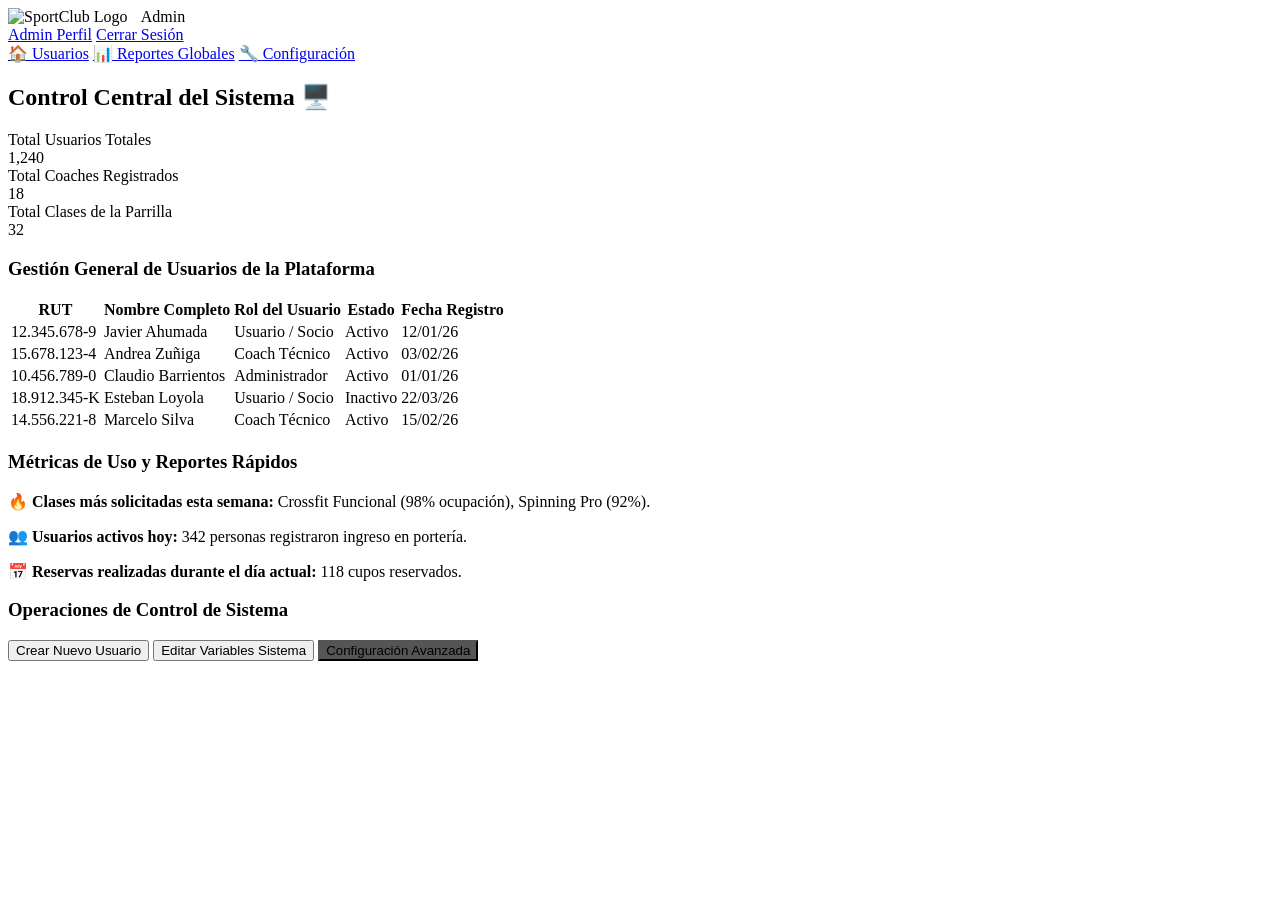
==== pages/dashboard_admin.html @ e497b52d "Estructura de carpetas oficial proyecto SportClub" ====
<!DOCTYPE html>
<html lang="es">
<head>
    <meta charset="UTF-8">
    <meta name="viewport" content="width=device-width, initial-scale=1.0">
    <title>Dashboard - Administrador SportClub</title>
    <link rel="stylesheet" href="style.css">
</head>
<body class="db-body role-admin">

    <header class="db-header">
        <div class="logo-side">
            <img src="logo_empresa_letra_v1.png" alt="SportClub Logo" style="height: 35px; width: auto; margin-right: 10px;">
            <span>Admin</span>
        </div>
        <div class="user-actions">
            <a href="#" class="btn-db-action btn-profile">Admin Perfil</a>
            <a href="Login.html" class="btn-db-action btn-logout">Cerrar Sesión</a>
        </div>
    </header>

    <div class="db-container">
        <aside class="db-sidebar">
            <nav class="db-nav">
                <a href="#" class="active">🏠 Usuarios</a>
                <a href="#reportes">📊 Reportes Globales</a>
                <a href="#config">🔧 Configuración</a>
            </nav>
        </aside>

        <main class="db-content">
            <div class="db-welcome">
                <h2>Control Central del Sistema 🖥️</h2>
            </div>

            <div class="stats-grid">
                <div class="stat-card"><div class="label">Total Usuarios Totales</div><div class="num">1,240</div></div>
                <div class="stat-card"><div class="label">Total Coaches Registrados</div><div class="num">18</div></div>
                <div class="stat-card"><div class="label">Total Clases de la Parrilla</div><div class="num">32</div></div>
            </div>

            <div class="db-box">
                <h3>Gestión General de Usuarios de la Plataforma</h3>
                <div class="table-wrapper">
                    <table class="db-table">
                        <thead>
                            <tr>
                                <th>RUT</th>
                                <th>Nombre Completo</th>
                                <th>Rol del Usuario</th>
                                <th>Estado</th>
                                <th>Fecha Registro</th>
                            </tr>
                        </thead>
                        <tbody>
                            <tr><td>12.345.678-9</td><td>Javier Ahumada</td><td>Usuario / Socio</td><td><span class="badge-status active">Activo</span></td><td>12/01/26</td></tr>
                            <tr><td>15.678.123-4</td><td>Andrea Zuñiga</td><td>Coach Técnico</td><td><span class="badge-status active">Activo</span></td><td>03/02/26</td></tr>
                            <tr><td>10.456.789-0</td><td>Claudio Barrientos</td><td>Administrador</td><td><span class="badge-status active">Activo</span></td><td>01/01/26</td></tr>
                            <tr><td>18.912.345-K</td><td>Esteban Loyola</td><td>Usuario / Socio</td><td><span class="badge-status inactive">Inactivo</span></td><td>22/03/26</td></tr>
                            <tr><td>14.556.221-8</td><td>Marcelo Silva</td><td>Coach Técnico</td><td><span class="badge-status active">Activo</span></td><td>15/02/26</td></tr>
                        </tbody>
                    </table>
                </div>
            </div>

            <div id="reportes" class="db-box">
                <h3>Métricas de Uso y Reportes Rápidos</h3>
                <p style="margin-bottom: 10px;">🔥 <strong>Clases más solicitadas esta semana:</strong> Crossfit Funcional (98% ocupación), Spinning Pro (92%).</p>
                <p style="margin-bottom: 10px;">👥 <strong>Usuarios activos hoy:</strong> 342 personas registraron ingreso en portería.</p>
                <p>📅 <strong>Reservas realizadas durante el día actual:</strong> 118 cupos reservados.</p>
            </div>

            <div id="config" class="db-box">
                <h3>Operaciones de Control de Sistema</h3>
                <button class="btn-admin-panel">Crear Nuevo Usuario</button>
                <button class="btn-admin-panel">Editar Variables Sistema</button>
                <button class="btn-admin-panel" style="background:#555;">Configuración Avanzada</button>
            </div>
        </main>
    </div>

</body>
</html>
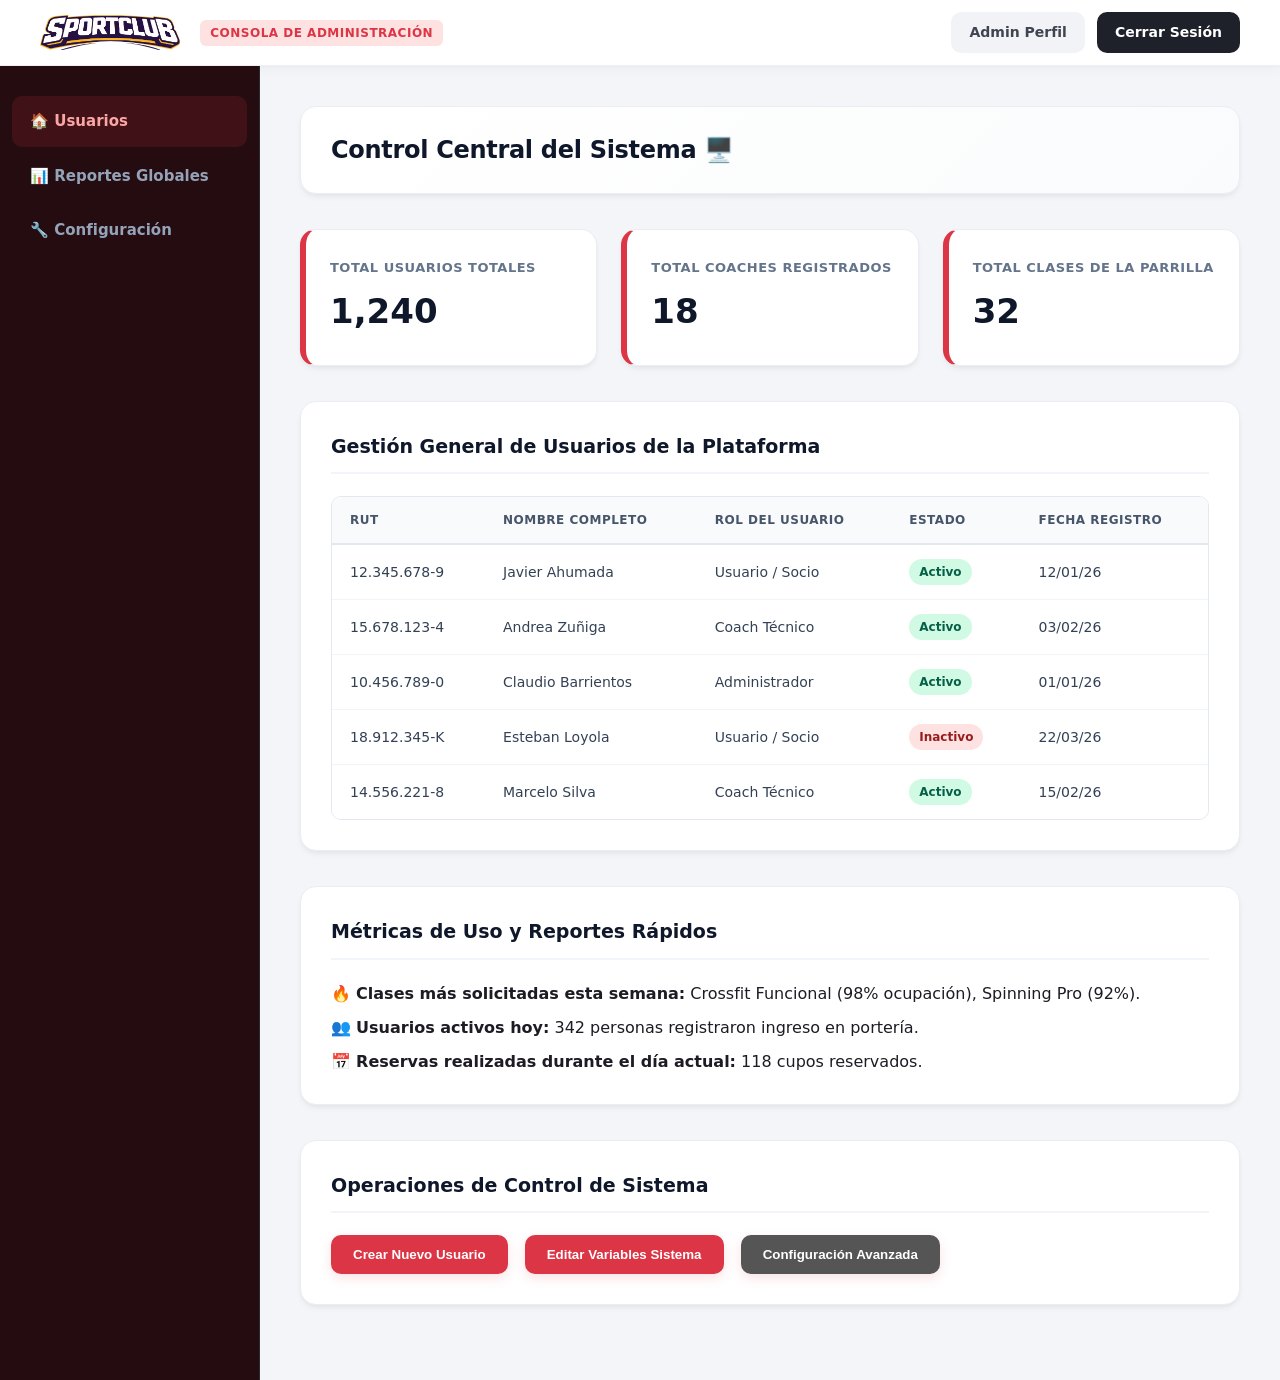
==== commit d0a9a65e: "Actualización final proyecto Sportclub" ====
--- a/pages/dashboard_admin.html
+++ b/pages/dashboard_admin.html
@@ -4,14 +4,14 @@
     <meta charset="UTF-8">
     <meta name="viewport" content="width=device-width, initial-scale=1.0">
     <title>Dashboard - Administrador SportClub</title>
-    <link rel="stylesheet" href="style.css">
+    <link rel="stylesheet" href="../css/style.css">
 </head>
 <body class="db-body role-admin">
 
     <header class="db-header">
         <div class="logo-side">
-            <img src="logo_empresa_letra_v1.png" alt="SportClub Logo" style="height: 35px; width: auto; margin-right: 10px;">
-            <span>Admin</span>
+            <img src="../assets/img/logo_empresa_letra_v1.png" alt="SportClub Logo" style="height: 35px; width: auto; margin-right: 10px;">
+            <span>Consola de Administración</span>
         </div>
         <div class="user-actions">
             <a href="#" class="btn-db-action btn-profile">Admin Perfil</a>
--- a/css/style.css
+++ b/css/style.css
@@ -0,0 +1,434 @@
+/* ==========================================
+   1. VARIABLES DE COLOR (Paleta SportClub Avanzada)
+   ========================================== */
+:root {
+    --primary-purple: #2E1A47;  /* Morado corporativo oficial */
+    --accent-gold: #F2B705;     /* Amarillo/Oro oficial */
+    --accent-gold-hover: #d9a304;
+    --text-dark: #1e1b24;
+    --text-muted: #625d6b;
+    --bg-light: #f8f7fa;
+    --card-bg: #ffffff;
+    --gray-box: #f3eff7;        
+    
+    /* Variables de Dashboard con sombras e identidades vivas */
+    --user-color: #0d6efd;
+    --coach-color: #198754;
+    --admin-color: #dc3545;
+    --radius-lg: 16px;
+    --radius-md: 10px;
+    --shadow-sm: 0 4px 6px -1px rgba(0, 0, 0, 0.05), 0 2px 4px -1px rgba(0, 0, 0, 0.03);
+    --shadow-md: 0 10px 15px -3px rgba(46, 26, 71, 0.08), 0 4px 6px -2px rgba(46, 26, 71, 0.04);
+    --shadow-lg: 0 20px 25px -5px rgba(0, 0, 0, 0.15), 0 10px 10px -5px rgba(0, 0, 0, 0.04);
+    --transition: all 0.3s cubic-bezier(0.4, 0, 0.2, 1);
+}
+
+/* ==========================================
+   2. RESETS Y CONFIGURACIÓN GENERAL
+   ========================================== */
+* {
+    margin: 0;
+    padding: 0;
+    box-sizing: border-box;
+}
+
+html {
+    scroll-behavior: smooth;
+}
+
+body {
+    font-family: 'Segoe UI', system-ui, -apple-system, sans-serif;
+    background-color: var(--bg-light);
+    color: var(--text-dark);
+    min-height: 100vh;
+    line-height: 1.5;
+}
+
+/* Fondo con Imagen de Gimnasio Inmersiva para las pantallas de acceso */
+.auth-body {
+    display: flex;
+    justify-content: center;
+    align-items: center;
+    padding: 40px 20px;
+    background: linear-gradient(rgba(26, 12, 43, 0.8), rgba(26, 12, 43, 0.85)), 
+                url('../assets/img/auth-bg.jpg') no-repeat center center/cover;
+    min-height: 100vh;
+}
+
+/* ==========================================
+   3. CONTENEDOR PRINCIPAL (CARDS DE ACCESO)
+   ========================================== */
+.login-card {
+    background-color: var(--card-bg);
+    width: 100%;
+    max-width: 450px;
+    padding: 45px 35px; 
+    border-radius: var(--radius-lg);
+    box-shadow: var(--shadow-lg);
+    border-top: 6px solid var(--accent-gold);
+    position: relative;
+}
+
+.logo-container {
+    text-align: center;
+    margin-bottom: 30px; 
+}
+
+.logo {
+    max-width: 220px;
+    height: auto;
+    filter: drop-shadow(0 4px 6px rgba(0,0,0,0.05));
+}
+
+.form-group {
+    margin-bottom: 22px; 
+}
+
+.form-group label {
+    display: block;
+    margin-bottom: 8px;
+    font-size: 14px;
+    color: var(--primary-purple);
+    font-weight: 600;
+    letter-spacing: 0.3px;
+}
+
+.form-group input, select {
+    width: 100%;
+    padding: 14px 16px; 
+    border: 2px solid #e1daea; 
+    border-radius: var(--radius-md);
+    font-size: 15px;
+    color: var(--text-dark);
+    background-color: #faf9fc;
+    transition: var(--transition);
+}
+
+.form-group input:focus, select:focus {
+    outline: none;
+    border-color: var(--primary-purple); 
+    background-color: #ffffff;
+    box-shadow: 0 0 0 4px rgba(46, 26, 71, 0.1);
+}
+
+.forgot-password {
+    text-align: right;
+    margin-bottom: 25px;
+}
+
+.forgot-password a {
+    font-size: 13px;
+    color: var(--primary-purple);
+    text-decoration: none;
+    font-weight: 600;
+    transition: var(--transition);
+}
+
+.forgot-password a:hover {
+    color: var(--accent-gold-hover);
+    text-decoration: underline;
+}
+
+.btn-submit {
+    width: 100%;
+    padding: 15px;
+    background-color: var(--primary-purple); 
+    color: #ffffff;
+    border: 2px solid var(--primary-purple); 
+    border-radius: var(--radius-md);
+    font-size: 16px;
+    font-weight: 700;
+    cursor: pointer;
+    text-transform: uppercase;
+    letter-spacing: 1px;
+    box-shadow: 0 4px 10px rgba(46, 26, 71, 0.2);
+    transition: var(--transition);
+}
+
+.btn-submit:hover {
+    background-color: var(--accent-gold);
+    border-color: var(--accent-gold);
+    color: var(--primary-purple);
+    transform: translateY(-2px);
+    box-shadow: 0 6px 14px rgba(242, 183, 5, 0.3);
+}
+
+.btn-submit:active {
+    transform: translateY(0);
+}
+
+.login-footer, .volver-footer {
+    text-align: center;
+    margin-top: 20px;
+    padding-top: 15px;
+    font-size: 14px;
+    color: var(--text-muted);
+}
+
+.login-footer a, .volver-footer a {
+    color: var(--primary-purple);
+    font-weight: 700;
+    text-decoration: none;
+    transition: var(--transition);
+}
+
+.login-footer a:hover, .volver-footer a:hover {
+    color: var(--accent-gold-hover);
+    text-decoration: underline;
+}
+
+/* Feedback de alertas flotantes internas */
+.status-msg {
+    padding: 14px;
+    border-radius: var(--radius-md);
+    margin-bottom: 20px;
+    font-size: 14px;
+    font-weight: 600;
+    text-align: center;
+    animation: fadeIn 0.3s ease;
+}
+.status-msg.success { background-color: #ecfdf5; color: #065f46; border: 1px solid #a7f3d0; }
+.status-msg.error { background-color: #fef2f2; color: #991b1b; border: 1px solid #fca5a5; }
+
+/* Enlaces de revisión de roles para el Profesor */
+.review-links {
+    margin-top: 25px;
+    border-top: 2px dashed #e1daea;
+    padding-top: 20px;
+    text-align: center;
+}
+.review-links p {
+    font-size: 11px;
+    color: var(--text-muted);
+    margin-bottom: 10px;
+    text-transform: uppercase;
+    font-weight: 700;
+    letter-spacing: 0.5px;
+}
+.review-links div {
+    display: flex;
+    justify-content: center;
+    gap: 12px;
+}
+.review-links a {
+    font-size: 12px;
+    color: var(--primary-purple);
+    background: var(--gray-box);
+    padding: 6px 12px;
+    border-radius: 6px;
+    font-weight: 600;
+    text-decoration: none;
+    transition: var(--transition);
+}
+.review-links a:hover {
+    background: var(--accent-gold);
+    color: var(--primary-purple);
+    transform: scale(1.05);
+}
+
+/* ==========================================
+   4. SECCIONES DE REGISTRO MULTIPASO
+   ========================================== */
+.form-step { display: none; }
+.form-step.step-active { display: block; animation: fadeIn 0.4s ease; }
+.step-subtitle { font-size: 14px; color: var(--text-muted); margin-bottom: 20px; }
+
+.progress-bar { position: relative; display: flex; justify-content: space-between; margin-bottom: 30px; }
+.progress-bar::before { content: ''; position: absolute; top: 50%; left: 0; transform: translateY(-50%); width: 100%; height: 4px; background-color: #e2dce8; z-index: 1; }
+.progress { position: absolute; top: 50%; left: 0; transform: translateY(-50%); height: 4px; background-color: var(--primary-purple); width: 0%; z-index: 2; transition: width 0.3s ease; }
+.step-indicator { position: relative; z-index: 3; width: 36px; height: 36px; background-color: #e2dce8; color: var(--text-muted); border-radius: 50%; display: flex; align-items: center; justify-content: center; font-weight: bold; font-size: 14px; transition: var(--transition); }
+.step-indicator.active { background-color: var(--primary-purple); color: var(--accent-gold); border: 2px solid var(--accent-gold); box-shadow: 0 0 0 4px rgba(46, 26, 71, 0.15); }
+
+.btn-group { display: flex; gap: 12px; margin-top: 20px; }
+.btn-secondary { padding: 14px; background-color: #f1f0f4; color: #4a4552; border: none; border-radius: var(--radius-md); cursor: pointer; width: 35%; font-weight: 700; transition: var(--transition); }
+.btn-secondary:hover { background-color: #e4e2e9; color: #111; }
+
+.radio-tile-group { display: flex; flex-direction: column; gap: 10px; margin-top: 5px; }
+.radio-tile { display: flex; align-items: center; padding: 14px; border: 2px solid #e2dce8; border-radius: var(--radius-md); cursor: pointer; transition: var(--transition); }
+.radio-tile input { margin-right: 12px; transform: scale(1.2); }
+.radio-tile:hover { background-color: #faf9fc; border-color: var(--primary-purple); }
+.radio-tile:has(input:checked) { border-color: var(--primary-purple); background-color: #f5f0fa; font-weight: 600; }
+
+/* ==========================================
+   5. LANDING PAGE DE INICIO (INDEX.HTML) - DISEÑO PREMIUM
+   ========================================== */
+.main-header {
+    background-color: rgba(46, 26, 71, 0.95);
+    backdrop-filter: blur(8px); /* Moderno efecto cristal */
+    -webkit-backdrop-filter: blur(8px);
+    padding: 12px 20px;
+    position: sticky;
+    top: 0;
+    z-index: 100;
+    border-bottom: 2px solid var(--accent-gold);
+    box-shadow: 0 4px 20px rgba(0,0,0,0.1);
+}
+.header-container {
+    max-width: 1200px;
+    margin: 0 auto;
+    display: flex;
+    justify-content: space-between;
+    align-items: center;
+}
+.main-nav { display: flex; align-items: center; gap: 24px; }
+.main-nav a { color: #ffffff; text-decoration: none; font-weight: 600; font-size: 15px; position: relative; padding: 6px 0; transition: var(--transition); }
+.main-nav a:not(.btn-login-nav)::after { content: ''; position: absolute; bottom: 0; left: 0; width: 0; height: 2px; background-color: var(--accent-gold); transition: var(--transition); }
+.main-nav a:hover:not(.btn-login-nav)::after, .main-nav a.active:not(.btn-login-nav)::after { width: 100%; }
+.main-nav a:hover { color: var(--accent-gold); }
+
+.btn-login-nav { 
+    background-color: var(--accent-gold); 
+    color: var(--primary-purple) !important; 
+    padding: 10px 22px; 
+    border-radius: var(--radius-md); 
+    box-shadow: 0 4px 10px rgba(242, 183, 5, 0.2);
+    font-weight: 700 !important;
+}
+.btn-login-nav:hover {
+    background-color: #ffffff;
+    transform: translateY(-1px);
+    box-shadow: 0 6px 14px rgba(255,255,255,0.2);
+}
+
+.logo-link { display: flex; align-items: center; text-decoration: none; }
+.header-logo { height: 48px; width: auto; max-width: 100%; transition: var(--transition); }
+.header-logo:hover { transform: scale(1.05) rotate(-1deg); }
+
+/* Hero Modernizado con Imagen Real de Gimnasio y Capa de Contraste */
+.hero-section {
+    background: linear-gradient(rgba(26, 12, 43, 0.85), rgba(46, 26, 71, 0.93)), 
+                url('../assets/img/hero-bg.jpg') no-repeat center center/cover;
+    padding: 160px 20px;
+    text-align: center;
+    color: white;
+    background-attachment: fixed; /* Efecto Parallax: la imagen se queda fija al hacer scroll */
+}
+.hero-content h2 { font-size: 48px; margin-bottom: 20px; color: var(--accent-gold); font-weight: 800; letter-spacing: -0.5px; text-shadow: 0 4px 12px rgba(0,0,0,0.3); }
+.hero-content p { font-size: 19px; margin-bottom: 35px; max-width: 750px; margin-left: auto; margin-right: auto; color: #f1ecf7; line-height: 1.6; }
+.btn-cta { display: inline-block; padding: 16px 40px; background-color: var(--accent-gold); color: var(--primary-purple); text-decoration: none; font-weight: 800; border-radius: var(--radius-md); text-transform: uppercase; letter-spacing: 0.5px; box-shadow: 0 6px 20px rgba(242, 183, 5, 0.3); transition: var(--transition); }
+.btn-cta:hover { background-color: #ffffff; transform: translateY(-3px); box-shadow: 0 10px 25px rgba(255, 255, 255, 0.25); }
+
+/* Secciones y Contenedores */
+.section-title { text-align: center; font-size: 36px; color: var(--primary-purple); margin-bottom: 12px; margin-top: 70px; font-weight: 800; letter-spacing: -0.5px; }
+.section-subtitle { text-align: center; color: var(--text-muted); margin-bottom: 45px; font-size: 16px; max-width: 600px; margin-left: auto; margin-right: auto; }
+
+.grid-container { max-width: 1200px; margin: 0 auto; padding: 0 20px; display: grid; grid-template-columns: repeat(auto-fit, minmax(300px, 1fr)); gap: 30px; }
+.info-card { background: var(--card-bg); padding: 40px 30px; border-radius: var(--radius-lg); border: 1px solid #f1ecf7; text-align: center; box-shadow: var(--shadow-md); transition: var(--transition); }
+.info-card:hover { transform: translateY(-8px); box-shadow: 0 20px 30px -10px rgba(46, 26, 71, 0.12); border-color: #e6def2; }
+.info-card .icon { font-size: 44px; margin-bottom: 20px; display: inline-block; filter: drop-shadow(0 4px 6px rgba(0,0,0,0.1)); }
+.info-card h3 { color: var(--primary-purple); margin-bottom: 12px; font-size: 22px; font-weight: 700; }
+.info-card p { color: var(--text-muted); font-size: 15px; line-height: 1.6; }
+
+/* Planes Destacados */
+.plan-card.featured { border: 3px solid var(--accent-gold); transform: scale(1.02); position: relative; }
+.plan-card.featured:hover { transform: scale(1.02) translateY(-8px); }
+.plan-price { margin: 15px 0 25px; }
+.plan-price span { font-size: 34px; color: var(--primary-purple); font-weight: 800; }
+
+/* Sobre el Club */
+.about-section { background-color: var(--gray-box); padding: 70px 20px; margin-top: 70px; }
+.about-container { max-width: 900px; margin: 0 auto; background: var(--card-bg); padding: 50px; border-radius: var(--radius-lg); box-shadow: var(--shadow-md); }
+.about-block { margin-bottom: 30px; }
+.about-block:last-child { margin-bottom: 0; }
+.about-block h3 { color: var(--primary-purple); margin-bottom: 12px; font-size: 20px; font-weight: 700; border-left: 5px solid var(--accent-gold); padding-left: 14px; }
+.about-block p { color: var(--text-muted); font-size: 16px; line-height: 1.6; }
+
+/* Footer */
+.main-footer { background-color: #1a0f2b; color: white; padding: 60px 20px 30px; }
+.footer-grid { max-width: 1200px; margin: 0 auto; display: grid; grid-template-columns: repeat(auto-fit, minmax(250px, 1fr)); gap: 40px; border-bottom: 1px solid rgba(255,255,255,0.08); padding-bottom: 35px; }
+.footer-col h4 { color: var(--accent-gold); margin-bottom: 20px; font-size: 18px; font-weight: 700; }
+.footer-col p, .footer-col a { color: #b7b3be; text-decoration: none; font-size: 14px; margin-bottom: 10px; display: block; transition: var(--transition); }
+.footer-col a:hover { color: var(--accent-gold); padding-left: 4px; }
+.social-links { display: flex; gap: 10px; margin-top: 15px; }
+.social-links a { background: rgba(255,255,255,0.05); padding: 8px 16px; border-radius: 6px; font-weight: 600; }
+.social-links a:hover { background: var(--accent-gold); color: var(--primary-purple); }
+.footer-bottom { text-align: center; margin-top: 30px; color: #7f798a; font-size: 13px; }
+
+/* ==========================================
+   6. INTERFACES DASHBOARDS (ESTRUCTURA DE CONSOLA PREMIUM)
+   ========================================== */
+.db-body { background-color: #f4f5f8; min-height: 100vh; display: flex; flex-direction: column; }
+.db-header { background-color: #ffffff; padding: 12px 40px; display: flex; justify-content: space-between; align-items: center; box-shadow: 0 1px 3px rgba(0,0,0,0.02), 0 4px 12px rgba(0,0,0,0.03); border-bottom: 1px solid #eef0f5; }
+.db-header .logo-side { display: flex; align-items: center; gap: 10px; font-weight: 800; color: var(--primary-purple); font-size: 18px; }
+.db-header .logo-side span { background: #f0ecf6; padding: 4px 10px; border-radius: 6px; font-size: 12px; font-weight: 700; text-transform: uppercase; letter-spacing: 0.5px; }
+
+.db-header .user-actions { display: flex; gap: 12px; }
+.btn-db-action { padding: 10px 18px; border-radius: var(--radius-md); text-decoration: none; font-size: 14px; font-weight: 700; transition: var(--transition); }
+.btn-profile { background: #f1f3f7; color: #3f4450; }
+.btn-profile:hover { background: #e4e7ed; color: #111; }
+.btn-logout { background: #1e212a; color: #fff; }
+.btn-logout:hover { background: #000000; transform: translateY(-1px); }
+
+.db-container { display: flex; flex: 1; }
+.db-sidebar { width: 260px; background-color: #1a1c23; padding: 30px 0; border-right: 1px solid #282a36; }
+.db-nav { display: flex; flex-direction: column; gap: 4px; padding: 0 12px; }
+.db-nav a { padding: 14px 18px; color: #94a3b8; text-decoration: none; font-size: 15px; font-weight: 600; border-radius: var(--radius-md); display: flex; align-items: center; gap: 12px; transition: var(--transition); }
+.db-nav a:hover { background-color: rgba(255,255,255,0.03); color: #f8fafc; }
+
+.db-content { flex: 1; padding: 40px; overflow-y: auto; }
+.db-welcome { margin-bottom: 35px; background: linear-gradient(135deg, #ffffff 0%, #fafbfc 100%); padding: 25px 30px; border-radius: var(--radius-lg); box-shadow: var(--shadow-sm); border: 1px solid #eaeef3; }
+.db-welcome h2 { font-size: 24px; color: #0f172a; font-weight: 800; letter-spacing: -0.3px; }
+
+/* Bloques de Métricas */
+.stats-grid { display: grid; grid-template-columns: repeat(auto-fit, minmax(240px, 1fr)); gap: 24px; margin-bottom: 35px; }
+.stat-card { background: #ffffff; padding: 28px 24px; border-radius: var(--radius-lg); box-shadow: var(--shadow-sm); border: 1px solid #eaeef3; border-left: 6px solid #ccc; transition: var(--transition); }
+.stat-card:hover { transform: translateY(-3px); box-shadow: var(--shadow-md); }
+.stat-card .label { font-size: 13px; font-weight: 700; color: #64748b; text-transform: uppercase; letter-spacing: 0.5px; }
+.stat-card .num { font-size: 34px; font-weight: 800; margin-top: 8px; color: #0f172a; }
+
+.db-box { background: #ffffff; padding: 30px; border-radius: var(--radius-lg); box-shadow: var(--shadow-sm); border: 1px solid #eaeef3; margin-bottom: 35px; }
+.db-box h3 { margin-bottom: 22px; font-size: 19px; color: #0f172a; font-weight: 700; border-bottom: 2px solid #f1f5f9; padding-bottom: 12px; }
+
+/* Tablas Premium Estilizadas */
+.table-wrapper { overflow-x: auto; border-radius: var(--radius-md); border: 1px solid #e2e8f0; }
+.db-table { width: 100%; border-collapse: collapse; text-align: left; font-size: 14px; background: white; }
+.db-table th { background-color: #f8fafc; padding: 14px 18px; font-weight: 700; color: #475569; border-bottom: 2px solid #e2e8f0; text-transform: uppercase; font-size: 12px; letter-spacing: 0.5px; }
+.db-table td { padding: 14px 18px; border-bottom: 1px solid #f1f5f9; color: #334155; }
+.db-table tr:last-child td { border-bottom: none; }
+.db-table tr:hover td { background-color: #f8fafc; }
+
+.badge-status { padding: 4px 10px; border-radius: 20px; font-size: 12px; font-weight: 700; display: inline-block; }
+.badge-status.active { background-color: #d1fae5; color: #065f46; }
+.badge-status.inactive { background-color: #fee2e2; color: #991b1b; }
+
+/* ==========================================
+   7. IDENTIDADES DE COLOR INDEPENDIENTES (DASHBOARDS INDEPENDIENTES)
+   ========================================== */
+/* Perfil Usuario (Azul Premium) */
+.role-user .db-sidebar { background-color: #0b132b; }
+.role-user .db-header .logo-side span { background: #e0f2fe; color: var(--user-color); }
+.role-user .db-nav a.active { background-color: rgba(13, 110, 253, 0.15); color: #60a5fa; font-weight: 700; }
+.role-user .stat-card { border-left-color: var(--user-color); }
+.role-user .btn-action-view { background: var(--user-color); color: white; border: none; padding: 8px 16px; border-radius: 6px; font-weight: 700; cursor: pointer; transition: var(--transition); }
+.role-user .btn-action-view:hover { background: #0b5ed7; transform: translateY(-1px); box-shadow: 0 4px 10px rgba(13, 110, 253, 0.2); }
+
+/* Perfil Coach (Verde Energético) */
+.role-coach .db-sidebar { background-color: #0b251a; }
+.role-coach .db-header .logo-side span { background: #d1fae5; color: var(--coach-color); }
+.role-coach .db-nav a.active { background-color: rgba(25, 135, 84, 0.15); color: #4ade80; font-weight: 700; }
+.role-coach .stat-card { border-left-color: var(--coach-color); }
+
+/* Perfil Administrador (Rojo Corporativo / Seguridad) */
+.role-admin .db-sidebar { background-color: #240c11; }
+.role-admin .db-header .logo-side span { background: #fee2e2; color: var(--admin-color); }
+.role-admin .db-nav a.active { background-color: rgba(220, 53, 69, 0.15); color: #fca5a5; font-weight: 700; }
+.role-admin .stat-card { border-left-color: var(--admin-color); }
+.btn-admin-panel { background-color: var(--admin-color); color: white; padding: 12px 22px; border: none; border-radius: var(--radius-md); font-weight: 700; margin-right: 12px; cursor: pointer; box-shadow: 0 4px 12px rgba(220, 53, 69, 0.15); transition: var(--transition); }
+.btn-admin-panel:hover { background-color: #bb2d3b; transform: translateY(-2px); box-shadow: 0 6px 15px rgba(220, 53, 69, 0.25); }
+
+/* Animaciones */
+@keyframes fadeIn { 
+    from { opacity: 0; transform: translateY(8px); } 
+    to { opacity: 1; transform: translateY(0); } 
+}
+
+/* Responsivo Avanzado */
+@media (max-width: 768px) {
+    .header-container, .db-container { flex-direction: column; }
+    .db-sidebar { width: 100%; padding: 15px 0; border-right: none; border-bottom: 1px solid #282a36; }
+    .db-nav { flex-direction: row; flex-wrap: wrap; justify-content: center; gap: 6px; }
+    .db-nav a { padding: 10px 14px; font-size: 13px; }
+    .db-content { padding: 20px; }
+    .hero-content h2 { font-size: 32px; }
+    .about-container { padding: 25px; }
+}
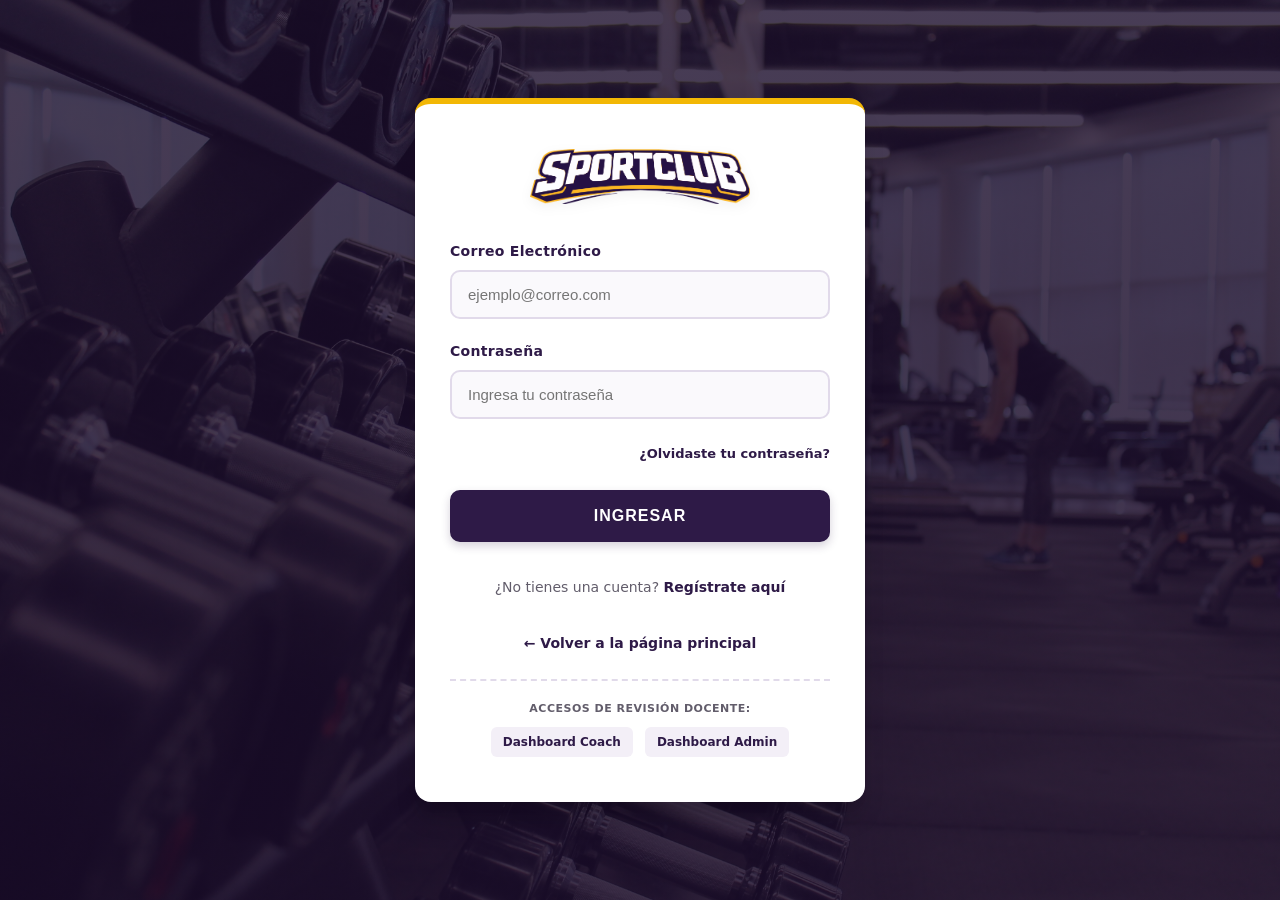
==== commit b8998a35: "Actualización login funcional con JS" ====
--- a/pages/dashboard_admin.html
+++ b/pages/dashboard_admin.html
@@ -30,7 +30,7 @@
 
         <main class="db-content">
             <div class="db-welcome">
-                <h2>Control Central del Sistema 🖥️</h2>
+                <h2 id="welcome-admin">Control Central del Sistema 🖥️</h2>
             </div>
 
             <div class="stats-grid">
@@ -79,5 +79,14 @@
         </main>
     </div>
 
+    <script>
+    const sessionUser = JSON.parse(localStorage.getItem("user"));
+    if (sessionUser) {
+        document.getElementById('welcome-admin').innerText = `Consola Administrador: ${sessionUser.fullname} 🖥️`;
+    } else {
+        window.location.href = "Login.html";
+    }
+</script>
+
 </body>
 </html>
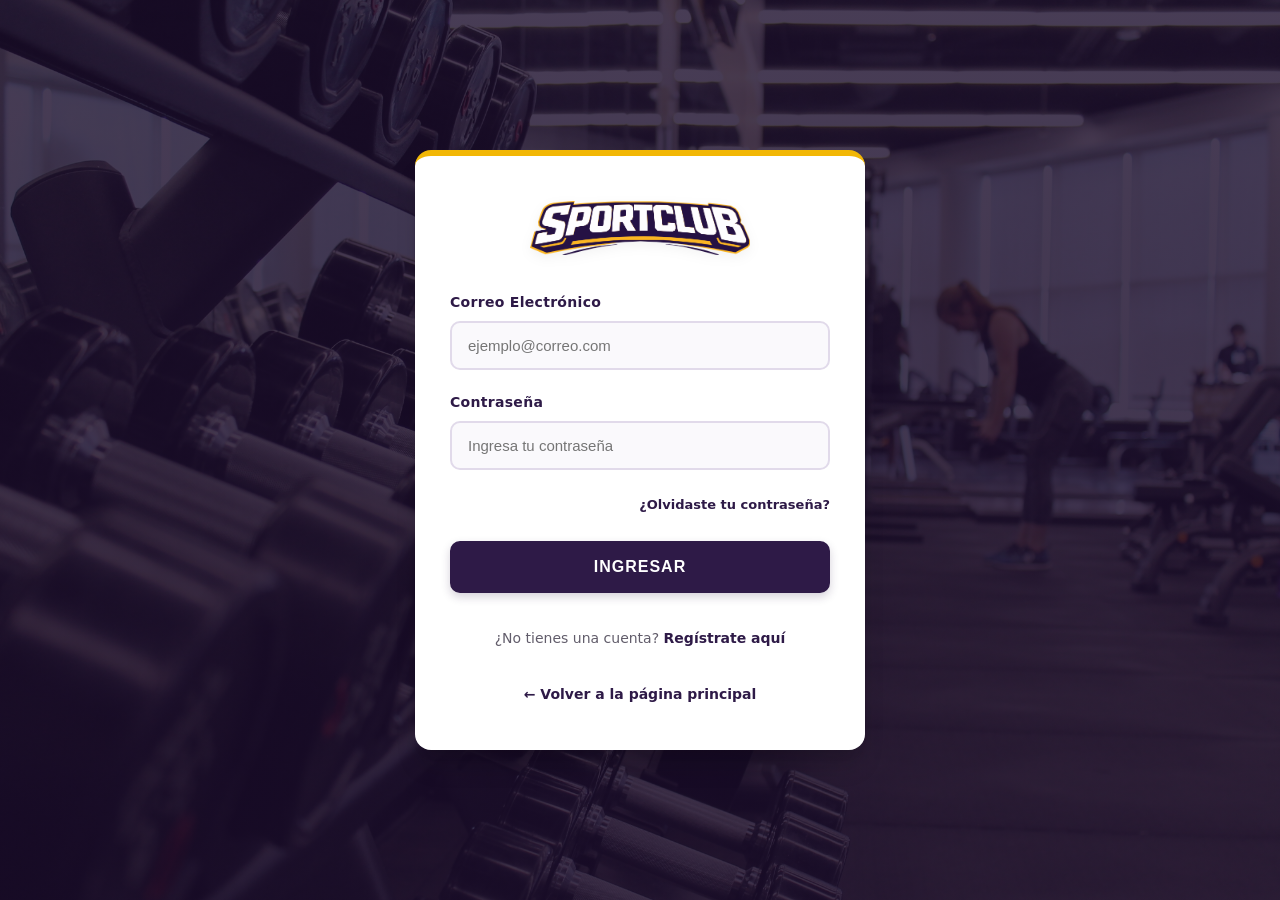
==== commit b7534307: "style: Modificacion del dashboard usuario para mostrar los datos y poder editarlos" ====
--- a/pages/dashboard_admin.html
+++ b/pages/dashboard_admin.html
@@ -15,7 +15,7 @@
         </div>
         <div class="user-actions">
             <a href="#" class="btn-db-action btn-profile">Admin Perfil</a>
-            <a href="Login.html" class="btn-db-action btn-logout">Cerrar Sesión</a>
+            <a href="#" id="btn-logout-admin" class="btn-db-action btn-logout">Cerrar Sesión</a>
         </div>
     </header>
 
@@ -33,10 +33,79 @@
                 <h2 id="welcome-admin">Control Central del Sistema 🖥️</h2>
             </div>
 
-            <div class="stats-grid">
-                <div class="stat-card"><div class="label">Total Usuarios Totales</div><div class="num">1,240</div></div>
-                <div class="stat-card"><div class="label">Total Coaches Registrados</div><div class="num">18</div></div>
-                <div class="stat-card"><div class="label">Total Clases de la Parrilla</div><div class="num">32</div></div>
+            <div id="crud-error-box" style="display: none; color: #dc3545; background: #f8d7da; padding: 12px; border-radius: 6px; margin-bottom: 15px; font-weight: bold; border: 1px solid #f5c6cb;"></div>
+            <div id="crud-success-box" style="display: none; color: #155724; background: #d4edda; padding: 12px; border-radius: 6px; margin-bottom: 15px; font-weight: bold; border: 1px solid #c3e6cb;"></div>
+
+            <div class="db-grid-two-columns" style="margin-bottom: 25px;">
+                
+                <div class="db-box" id="admin-form-container" style="margin: 0;">
+                    <div style="display: flex; justify-content: space-between; align-items: center; gap: 15px; border-bottom: 1px solid #eee; padding-bottom: 10px; margin-bottom: 15px;">
+                        <div>
+                            <h3 id="form-title" style="margin:0; font-size:18px;">Operaciones de Sistema</h3>
+                            <p id="form-subtitle" style="margin:5px 0 0 0; font-size:12px; color:#666;">Gestión de credenciales de la plataforma.</p>
+                        </div>
+                        <button id="btn-toggle-create-admin" class="btn-submit-action" style="width: auto; padding: 8px 16px; margin: 0; font-size:13px;">➕ Nuevo Usuario</button>
+                    </div>
+
+                    <form id="adminUserForm" style="display: none;">
+                        <input type="hidden" id="admin-user-id">
+                        
+                        <div class="form-group" style="margin-bottom: 12px;">
+                            <label for="admin-name" style="display:block; margin-bottom:5px; font-weight:600; font-size:13px;">Nombre Completo *</label>
+                            <input type="text" id="admin-name" required placeholder="Nombre y Apellido" style="width:100%; padding:8px; border:1px solid #ccc; border-radius:4px;">
+                        </div>
+                        
+                        <div class="form-group-row" style="display:flex; gap:10px; margin-bottom:12px;">
+                            <div class="form-group" style="flex:1;">
+                                <label for="admin-email" style="display:block; margin-bottom:5px; font-weight:600; font-size:13px;">Correo Electrónico *</label>
+                                <input type="email" id="admin-email" required placeholder="correo@demo.cl" style="width:100%; padding:8px; border:1px solid #ccc; border-radius:4px;">
+                            </div>
+                            <div class="form-group" style="flex:1;">
+                                <label for="admin-role" style="display:block; margin-bottom:5px; font-weight:600; font-size:13px;">Rol de Acceso *</label>
+                                <select id="admin-role" style="width:100%; padding:8px; border:1px solid #ccc; border-radius:4px; background:white;">
+                                    <option value="user">Socio (User)</option>
+                                    <option value="coach">Coach Técnico</option>
+                                    <option value="admin">Administrador</option>
+                                </select>
+                            </div>
+                        </div>
+
+                        <div class="form-group-row" id="password-row-wrapper" style="display: flex; gap: 10px; margin-bottom: 15px;">
+                            <div class="form-group" style="flex: 1;">
+                                <label for="admin-password" style="display:block; margin-bottom:5px; font-weight:600; font-size:13px;">Contraseña * <span style="font-size: 11px; color: #666;">(Mín. 8)</span></label>
+                                <input type="password" id="admin-password" placeholder="Clave segura" style="width:100%; padding:8px; border:1px solid #ccc; border-radius:4px;">
+                            </div>
+                            <div class="form-group" style="flex: 1;">
+                                <label for="admin-confirm-password" style="display:block; margin-bottom:5px; font-weight:600; font-size:13px;">Confirmar Contraseña *</label>
+                                <input type="password" id="admin-confirm-password" placeholder="Repite la clave" style="width:100%; padding:8px; border:1px solid #ccc; border-radius:4px;">
+                            </div>
+                        </div>
+
+                        <div style="display: flex; gap: 10px;">
+                            <button type="submit" class="btn-submit-action" id="btn-admin-submit" style="padding:10px 20px;">Guardar Usuario</button>
+                            <button type="button" id="btn-admin-cancel" style="padding:10px 20px; background:#f0f0f0; border:1px solid #ccc; border-radius:4px; cursor:pointer;">Cancelar</button>
+                        </div>
+                    </form>
+
+                    <div id="admin-form-placeholder" style="color: #666; font-style: italic; font-size: 13px; padding: 10px 0;">
+                        Presiona el botón "Nuevo Usuario" superior para dar de alta una nueva cuenta en SportClub.
+                    </div>
+                </div>
+
+                <div style="display: flex; flex-direction: column; gap: 15px;">
+                    <div class="stat-card" style="background:#fff; padding:15px; border-radius:8px; border-left:4px solid #2e1a47; box-shadow:0 2px 4px rgba(0,0,0,0.05);">
+                        <div class="label" style="color:#666; font-size:12px; text-transform:uppercase;">Total Cuentas</div>
+                        <div class="num" id="lbl-total-users" style="font-size:24px; font-weight:bold; color:#2e1a47; margin-top:5px;">--</div>
+                    </div>
+                    <div class="stat-card" style="background:#fff; padding:15px; border-radius:8px; border-left:4px solid #d4af37; box-shadow:0 2px 4px rgba(0,0,0,0.05);">
+                        <div class="label" style="color:#666; font-size:12px; text-transform:uppercase;">Coaches Activos</div>
+                        <div class="num" id="lbl-total-coaches" style="font-size:24px; font-weight:bold; color:#2e1a47; margin-top:5px;">--</div>
+                    </div>
+                    <div class="stat-card" style="background:#fff; padding:15px; border-radius:8px; border-left:4px solid #cc2929; box-shadow:0 2px 4px rgba(0,0,0,0.05);">
+                        <div class="label" style="color:#666; font-size:12px; text-transform:uppercase;">Administradores</div>
+                        <div class="num" id="lbl-total-admins" style="font-size:24px; font-weight:bold; color:#2e1a47; margin-top:5px;">--</div>
+                    </div>
+                </div>
             </div>
 
             <div class="db-box">
@@ -45,48 +114,30 @@
                     <table class="db-table">
                         <thead>
                             <tr>
-                                <th>RUT</th>
+                                <th>ID</th>
                                 <th>Nombre Completo</th>
+                                <th>Correo Electrónico</th>
                                 <th>Rol del Usuario</th>
-                                <th>Estado</th>
                                 <th>Fecha Registro</th>
+                                <th style="text-align: center;">Acciones</th>
                             </tr>
                         </thead>
-                        <tbody>
-                            <tr><td>12.345.678-9</td><td>Javier Ahumada</td><td>Usuario / Socio</td><td><span class="badge-status active">Activo</span></td><td>12/01/26</td></tr>
-                            <tr><td>15.678.123-4</td><td>Andrea Zuñiga</td><td>Coach Técnico</td><td><span class="badge-status active">Activo</span></td><td>03/02/26</td></tr>
-                            <tr><td>10.456.789-0</td><td>Claudio Barrientos</td><td>Administrador</td><td><span class="badge-status active">Activo</span></td><td>01/01/26</td></tr>
-                            <tr><td>18.912.345-K</td><td>Esteban Loyola</td><td>Usuario / Socio</td><td><span class="badge-status inactive">Inactivo</span></td><td>22/03/26</td></tr>
-                            <tr><td>14.556.221-8</td><td>Marcelo Silva</td><td>Coach Técnico</td><td><span class="badge-status active">Activo</span></td><td>15/02/26</td></tr>
+                        <tbody id="users-table-body">
+                            <tr><td colspan="6" style="text-align: center; color:#666; padding:20px;">Sincronizando datos con el servidor SQLite...</td></tr>
                         </tbody>
                     </table>
                 </div>
             </div>
 
-            <div id="reportes" class="db-box">
+            <div id="reportes" class="db-box" style="margin-top: 25px;">
                 <h3>Métricas de Uso y Reportes Rápidos</h3>
                 <p style="margin-bottom: 10px;">🔥 <strong>Clases más solicitadas esta semana:</strong> Crossfit Funcional (98% ocupación), Spinning Pro (92%).</p>
                 <p style="margin-bottom: 10px;">👥 <strong>Usuarios activos hoy:</strong> 342 personas registraron ingreso en portería.</p>
                 <p>📅 <strong>Reservas realizadas durante el día actual:</strong> 118 cupos reservados.</p>
             </div>
-
-            <div id="config" class="db-box">
-                <h3>Operaciones de Control de Sistema</h3>
-                <button class="btn-admin-panel">Crear Nuevo Usuario</button>
-                <button class="btn-admin-panel">Editar Variables Sistema</button>
-                <button class="btn-admin-panel" style="background:#555;">Configuración Avanzada</button>
-            </div>
         </main>
     </div>
 
-    <script>
-    const sessionUser = JSON.parse(localStorage.getItem("user"));
-    if (sessionUser) {
-        document.getElementById('welcome-admin').innerText = `Consola Administrador: ${sessionUser.fullname} 🖥️`;
-    } else {
-        window.location.href = "Login.html";
-    }
-</script>
-
+    <script src="../js/admin.js"></script>
 </body>
 </html>
--- a/css/style.css
+++ b/css/style.css
@@ -431,4 +431,270 @@
     .db-content { padding: 20px; }
     .hero-content h2 { font-size: 32px; }
     .about-container { padding: 25px; }
+}
+/* ==========================================================================
+   📌 ESTILOS PREMIUM PARA DASHBOARDS (LAYOUT GRID Y COMPONENTES)
+   ========================================================================== */
+
+/* Contenedor principal en rejilla de dos columnas (Perfil + Estado Actual) */
+.db-grid-two-columns {
+    display: grid;
+    grid-template-columns: 1.6fr 1fr; /* Columna izquierda más ancha */
+    gap: 25px;
+    margin-top: 25px;
+    align-items: start;
+}
+
+/* Encabezados internos de las tarjetas del Dashboard */
+.card-box-header {
+    border-bottom: 1px solid rgba(46, 26, 71, 0.08);
+    padding-bottom: 15px;
+    margin-bottom: 20px;
+}
+
+.card-box-header h3 {
+    color: var(--primary-purple, #1a0c2b);
+    font-size: 20px;
+    font-weight: 700;
+    margin: 0 0 5px 0;
+}
+
+.card-box-header p {
+    color: #7a6e85;
+    font-size: 13.5px;
+    margin: 0;
+}
+
+/* Filas para agrupar inputs en paralelo */
+.form-group-row {
+    display: flex;
+    gap: 15px;
+    margin-bottom: 15px;
+}
+
+.form-group-row .form-group {
+    flex: 1; /* Distribuye el espacio equitativamente */
+    display: flex;
+    flex-direction: column;
+}
+
+/* Inputs bloqueados/deshabilitados de solo lectura (Email y Rol) */
+.input-disabled-lock {
+    width: 100%;
+    padding: 10px 12px;
+    background-color: #f4f1f6 !important;
+    border: 1px solid #dcd6e5 !important;
+    color: #857991 !important;
+    border-radius: 6px;
+    cursor: not-allowed;
+    font-weight: 500;
+}
+
+/* Botón de acción para guardar cambios dentro del módulo */
+.btn-submit-action {
+    background: linear-gradient(135deg, #2e1a47, #1a0c2b);
+    color: #ffffff;
+    border: none;
+    padding: 12px 24px;
+    font-size: 14.5px;
+    font-weight: 600;
+    border-radius: 6px;
+    cursor: pointer;
+    transition: all 0.3s ease;
+    box-shadow: 0 4px 10px rgba(26, 12, 43, 0.15);
+}
+
+.btn-submit-action:hover {
+    transform: translateY(-2px);
+    box-shadow: 0 6px 15px rgba(26, 12, 43, 0.25);
+    filter: brightness(1.2);
+}
+
+/* --- COLUMNA DERECHA: TARJETAS DE ESTADÍSTICAS RÁPIDAS --- */
+.statistics-sidebar {
+    display: flex;
+    flex-direction: column;
+    gap: 20px;
+}
+
+.mini-stat-row {
+    display: flex;
+    flex-direction: column;
+    gap: 15px;
+}
+
+.mini-card {
+    display: flex;
+    align-items: center;
+    background: #faf9fc;
+    border-left: 4px solid var(--accent-gold, #d4af37);
+    padding: 15px;
+    border-radius: 0 8px 8px 0;
+    box-shadow: 0 2px 5px rgba(0,0,0,0.02);
+}
+
+.mini-card .icon {
+    font-size: 24px;
+    margin-right: 15px;
+}
+
+.mini-card .info h4 {
+    margin: 0 0 3px 0;
+    font-size: 12px;
+    text-transform: uppercase;
+    letter-spacing: 0.5px;
+    color: #857991;
+}
+
+.mini-card .info p {
+    margin: 0;
+    font-size: 16px;
+    font-weight: 700;
+    color: var(--primary-purple, #1a0c2b);
+}
+
+/* Caja de mensajes motivacionales estilo Card-Box */
+.motivation-box {
+    background: linear-gradient(135deg, rgba(46, 26, 71, 0.03), rgba(212, 175, 55, 0.05));
+    border: 1px dashed rgba(46, 26, 71, 0.15);
+    padding: 20px;
+    border-radius: 8px;
+    text-align: center;
+    color: #584c63;
+    font-size: 14px;
+}
+
+/* --- TABLAS ESTILIZADAS SPORTCLUB --- */
+.table-container-wrapper {
+    overflow-x: auto;
+    margin-top: 15px;
+}
+
+.sport-db-table {
+    width: 100%;
+    border-collapse: collapse;
+    text-align: left;
+}
+
+.sport-db-table th {
+    background-color: #f7f5fa;
+    color: #584c63;
+    font-weight: 600;
+    font-size: 13.5px;
+    padding: 14px;
+    border-bottom: 2px solid #e6e2ed;
+}
+
+.sport-db-table td {
+    padding: 14px;
+    border-bottom: 1px solid #eeeaf5;
+    font-size: 14px;
+    color: #2b2233;
+}
+
+/* Badges de estado dinámicos (Para las reservas y roles) */
+.badge {
+    padding: 5px 10px;
+    font-size: 11.5px;
+    font-weight: 600;
+    border-radius: 20px;
+    display: inline-block;
+}
+
+.badge-active {
+    background-color: #e6f9ed;
+    color: #107c41;
+}
+
+.badge-pending {
+    background-color: #fff8e6;
+    color: #b77c00;
+}
+
+/* --- CUADRÍCULA DE TARJETAS DE CLASES --- */
+.cards-products-grid {
+    display: grid;
+    grid-template-columns: repeat(auto-fit, minmax(260px, 1fr));
+    gap: 20px;
+    margin-top: 15px;
+}
+
+.class-item-card {
+    background: #ffffff;
+    border: 1px solid #eeeaf5;
+    padding: 20px;
+    border-radius: 10px;
+    position: relative;
+    transition: all 0.3s ease;
+    display: flex;
+    flex-direction: column;
+    justify-content: space-between;
+}
+
+.class-item-card:hover {
+    transform: translateY(-4px);
+    box-shadow: 0 8px 20px rgba(46, 26, 71, 0.08);
+    border-color: #dcd6e5;
+}
+
+.card-badge-top {
+    position: absolute;
+    top: 15px;
+    right: 15px;
+    font-size: 11px;
+    font-weight: 700;
+    text-transform: uppercase;
+    background: rgba(46, 26, 71, 0.08);
+    color: var(--primary-purple, #1a0c2b);
+    padding: 4px 8px;
+    border-radius: 4px;
+}
+
+.card-badge-top.combat { background: #fef2f2; color: #dc3545; }
+.card-badge-top.dance { background: #f0f7ff; color: #007bff; }
+
+.class-item-card h4 {
+    margin: 15px 0 10px 0;
+    font-size: 18px;
+    color: var(--primary-purple, #1a0c2b);
+}
+
+.class-item-card p {
+    font-size: 13.5px;
+    color: #6d617a;
+    line-height: 1.5;
+    margin: 0 0 20px 0;
+}
+
+.btn-card-enroll {
+    background-color: #faf9fc;
+    color: var(--primary-purple, #1a0c2b);
+    border: 1px solid #dcd6e5;
+    padding: 10px;
+    width: 100%;
+    font-weight: 600;
+    border-radius: 6px;
+    cursor: pointer;
+    transition: all 0.2s ease;
+}
+
+.btn-card-enroll:hover {
+    background-color: var(--primary-purple, #1a0c2b);
+    color: #ffffff;
+    border-color: var(--primary-purple, #1a0c2b);
+}
+
+/* Estilos de ayuda para el texto de error de campo */
+.error-text-span {
+    color: #dc3545;
+    font-size: 12px;
+    margin-top: 4px;
+    font-weight: 500;
+}
+
+/* --- RESPONSIVE DESIGN (Para celulares o pantallas chicas) --- */
+@media (max-width: 992px) {
+    .db-grid-two-columns {
+        grid-template-columns: 1fr; /* Pasa a una sola columna vertical */
+    }
 }
